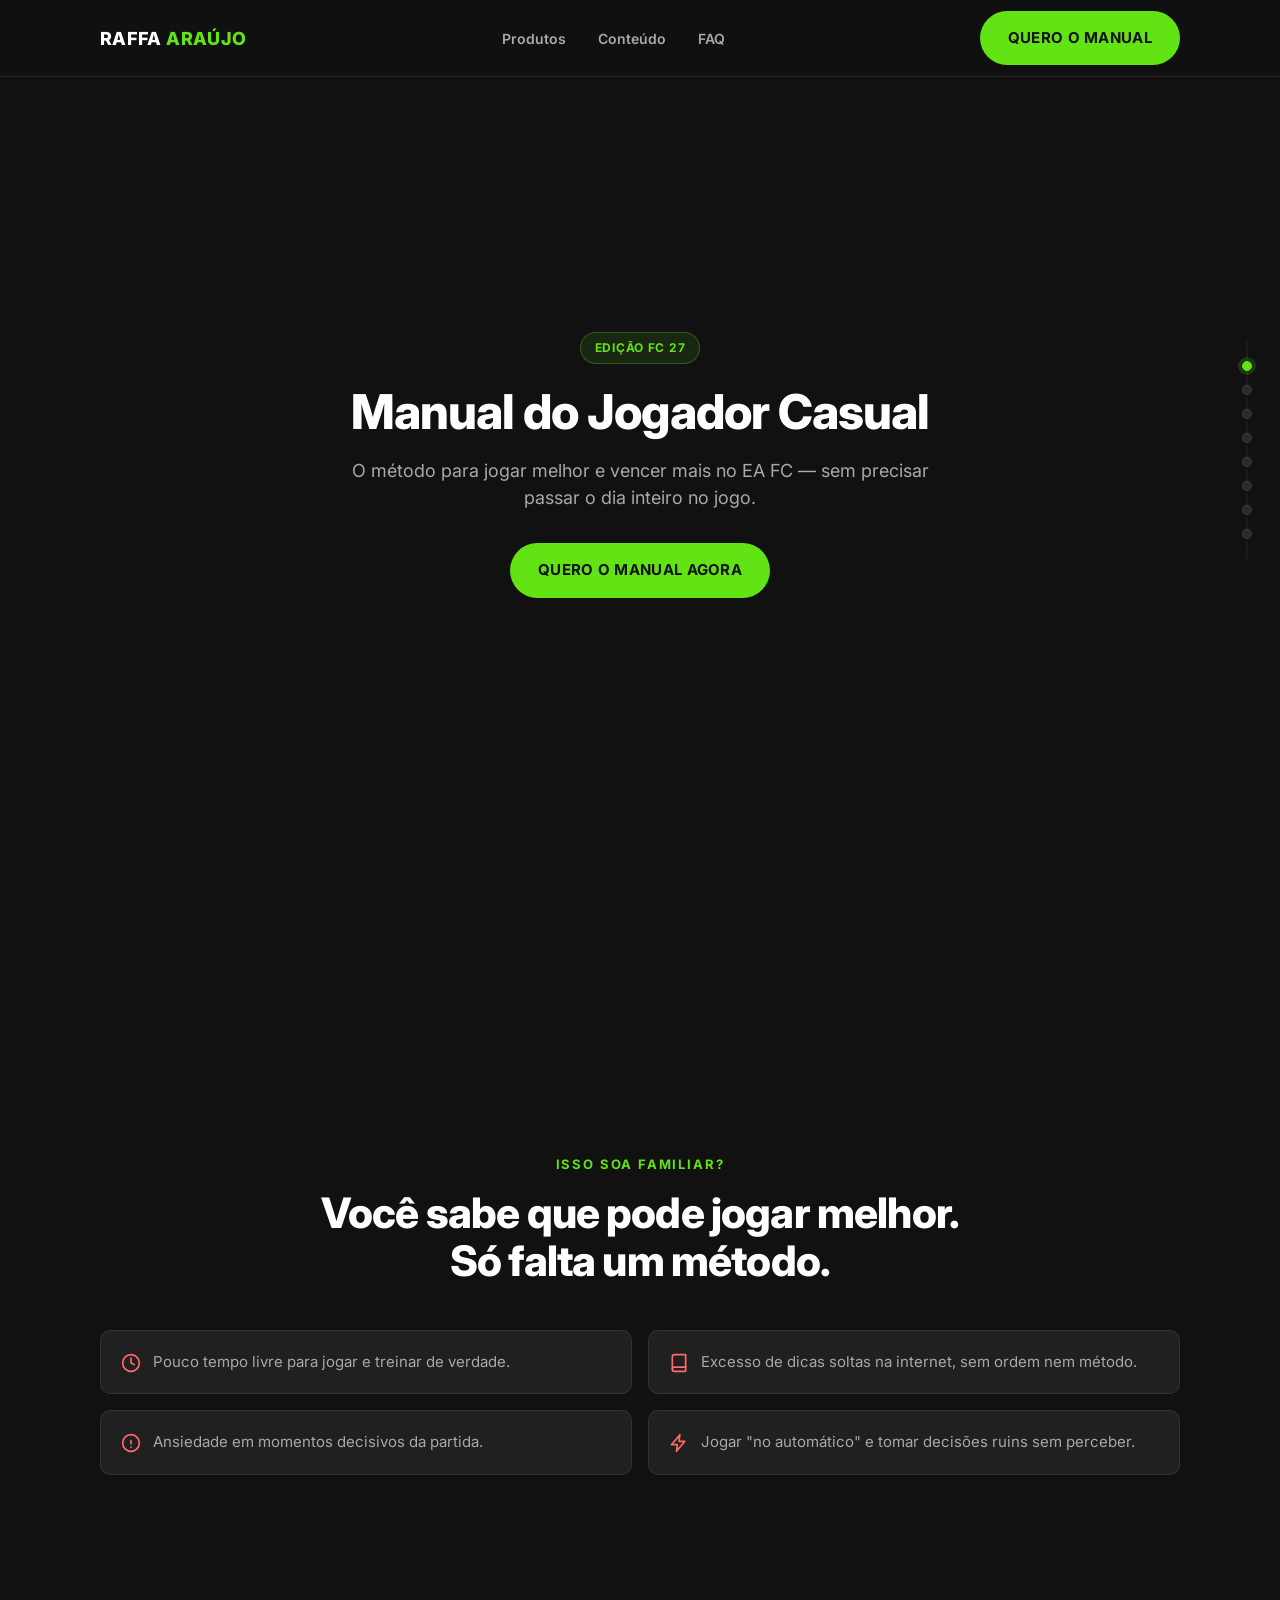
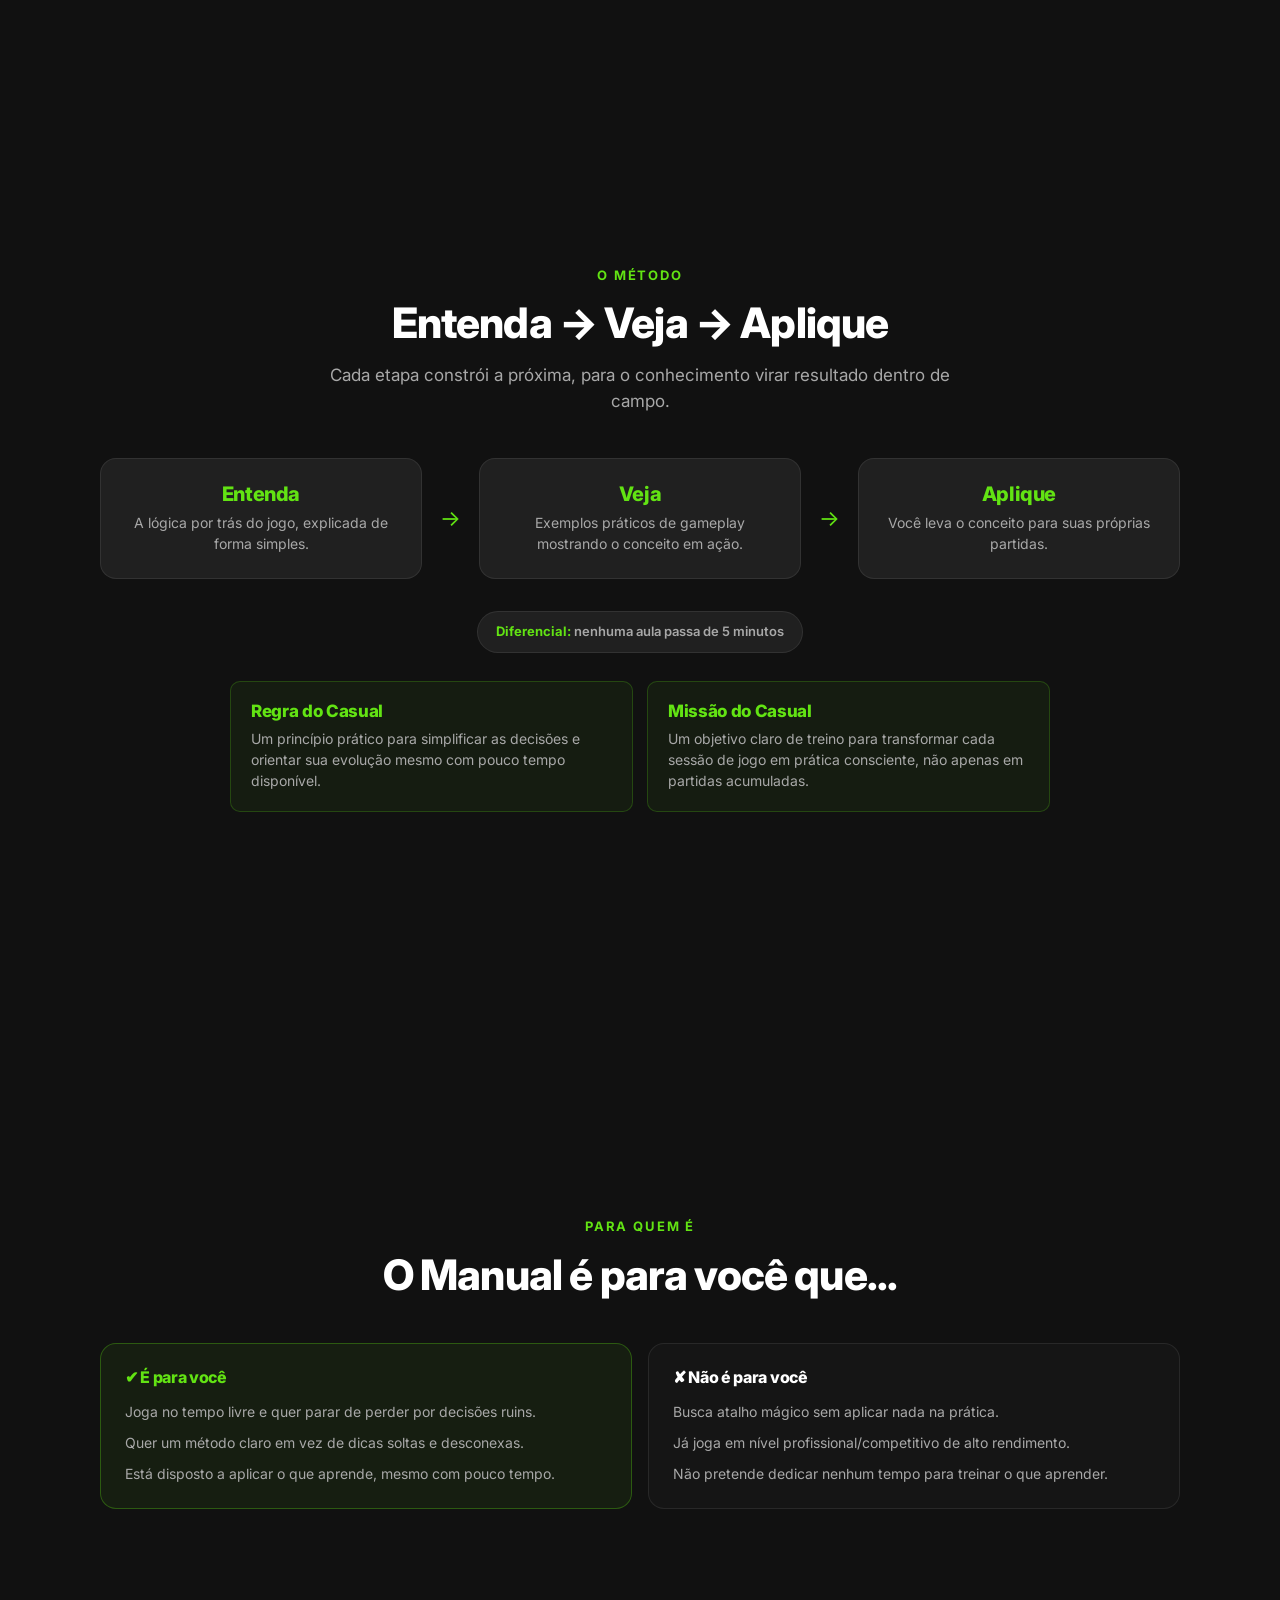
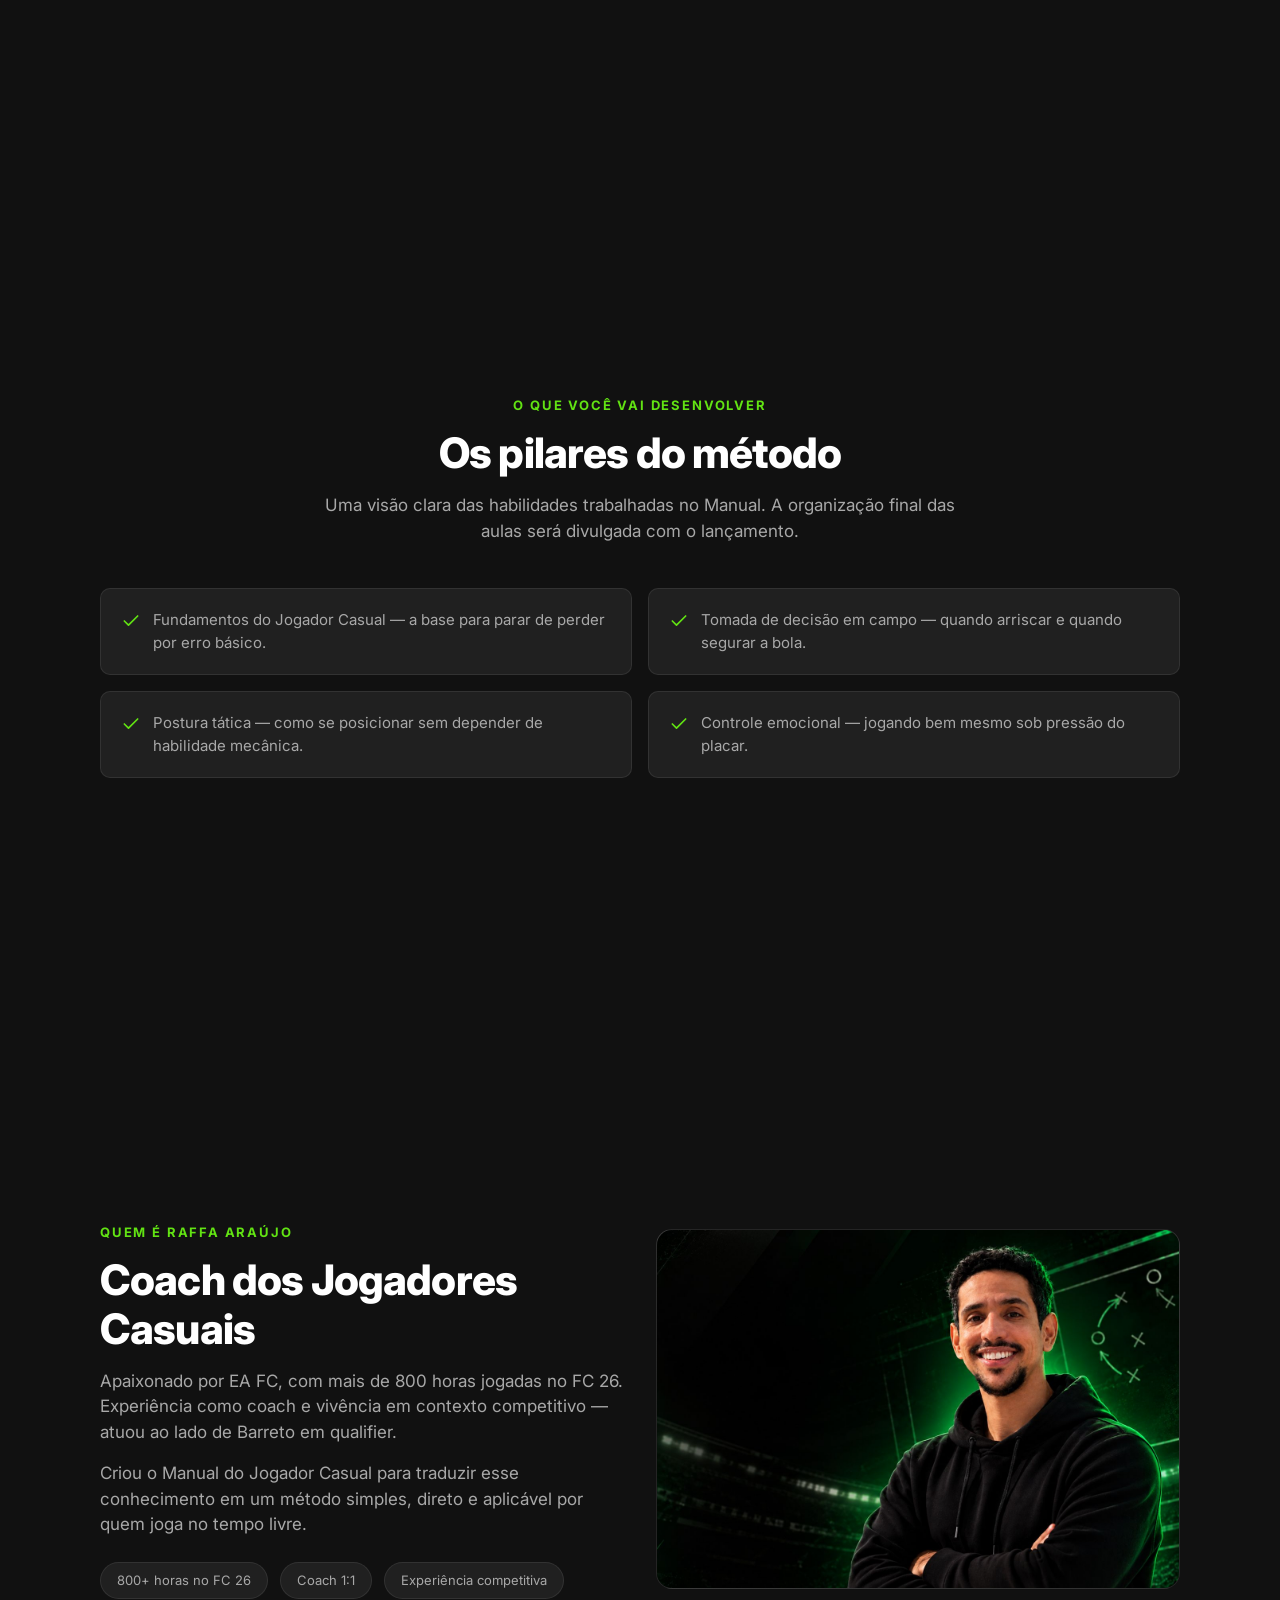
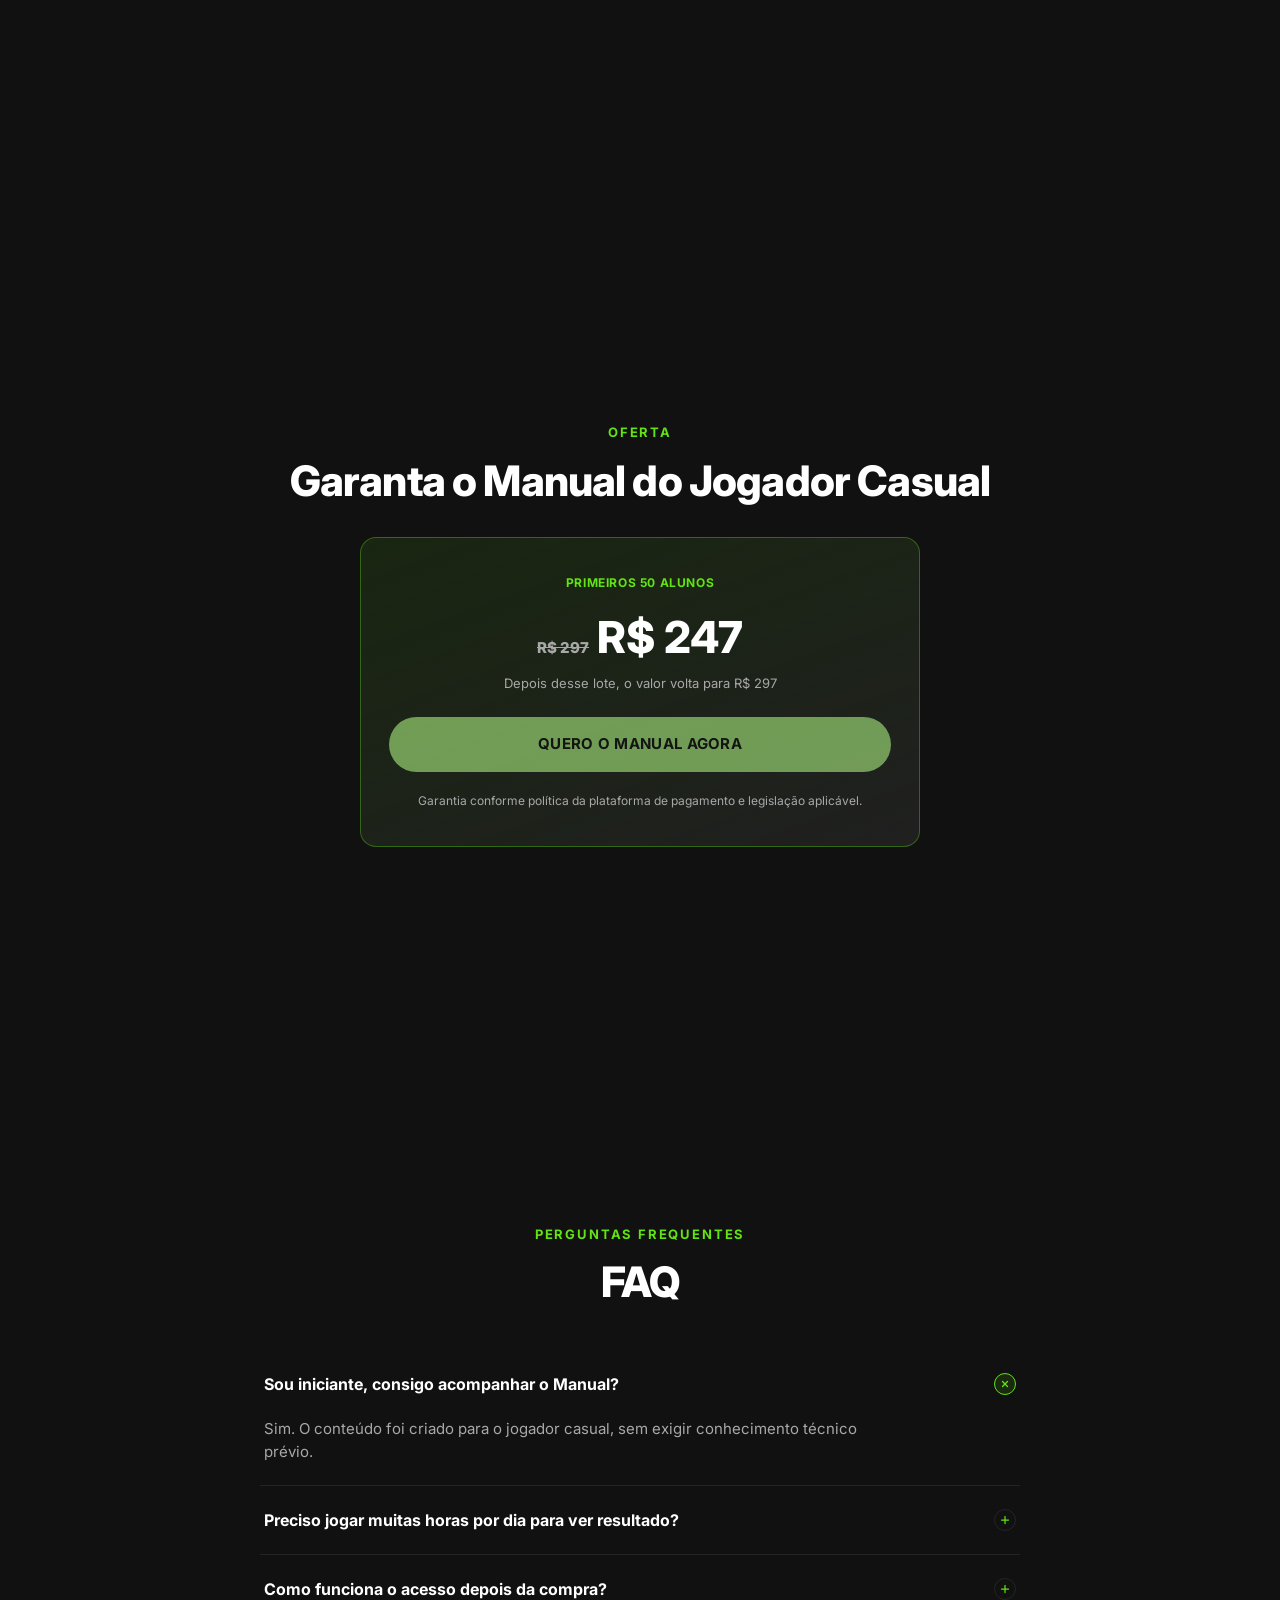
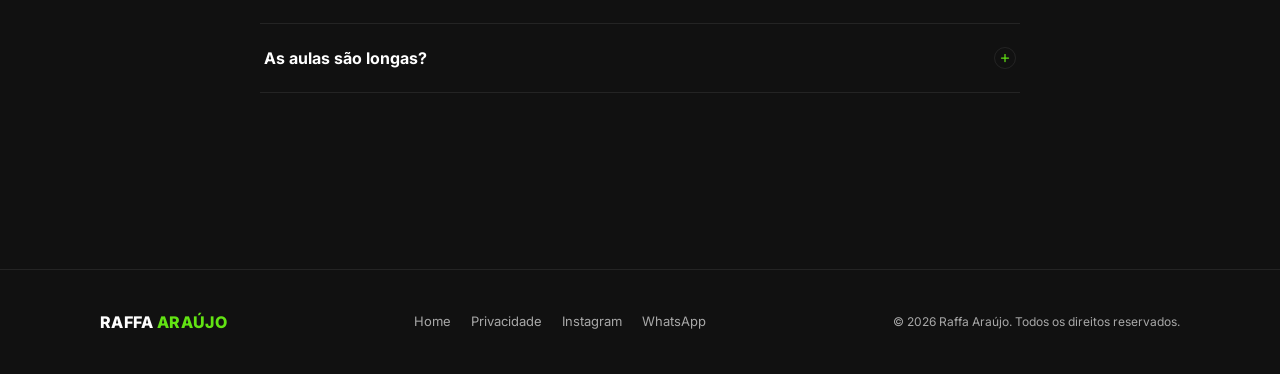
==== manual/index.html @ 962ae66d "Aprimora experiência mobile e prepara integrações" ====
<!doctype html>
<html lang="pt-BR">
<head>
<meta charset="UTF-8">
<meta name="viewport" content="width=device-width, initial-scale=1.0">
<base href="../">
<title>Manual do Jogador Casual — Edição FC 27 | Raffa Araújo</title>
<meta name="description" content="O método para jogar melhor e vencer mais no EA FC sem precisar passar o dia no jogo. ENTENDA → VEJA → APLIQUE. Aulas de até 5 minutos.">
<meta name="theme-color" content="#111111">
<link rel="canonical" href="https://raffaaraujo.com.br/manual/">

<meta property="og:type" content="website">
<meta property="og:title" content="Manual do Jogador Casual — Edição FC 27">
<meta property="og:description" content="O método para jogar melhor e vencer mais sem precisar passar o dia no jogo.">
<meta property="og:image" content="https://raffaaraujo.com.br/assets/og-image.png">
<meta property="og:image:width" content="1200">
<meta property="og:image:height" content="630">
<meta property="og:url" content="https://raffaaraujo.com.br/manual">
<meta property="og:locale" content="pt_BR">
<meta name="twitter:card" content="summary_large_image">

<link rel="icon" type="image/svg+xml" href="assets/favicon.svg">
<link rel="preconnect" href="https://fonts.googleapis.com">
<link rel="preconnect" href="https://fonts.gstatic.com" crossorigin>
<link href="https://fonts.googleapis.com/css2?family=Inter:wght@400;500;600;700;800&display=swap" rel="stylesheet">
<link rel="stylesheet" href="css/variables.css">
<link rel="stylesheet" href="css/base.css">
<link rel="stylesheet" href="css/header.css">
<link rel="stylesheet" href="css/page-nav.css">
<link rel="stylesheet" href="css/components.css">
<link rel="stylesheet" href="css/manual.css">
<link rel="stylesheet" href="css/responsive.css">

<!--
  TODO (Raffa/dev): Google Analytics 4
  Descomentar e inserir o Measurement ID assim que a conta estiver criada.
  Página crítica para conversão — priorizar aqui.

  <script async src="https://www.googletagmanager.com/gtag/js?id=G-XXXXXXXXXX"></script>
  <script>
    window.dataLayer = window.dataLayer || [];
    function gtag(){dataLayer.push(arguments);}
    gtag('js', new Date());
    gtag('config', 'G-XXXXXXXXXX');
  </script>
-->

<!--
  TODO (Raffa/dev): Meta Pixel
  Descomentar e inserir o Pixel ID assim que houver acesso à conta de anúncios.
  Página crítica para conversão — priorizar aqui.

  <script>
    !function(f,b,e,v,n,t,s)
    {if(f.fbq)return;n=f.fbq=function(){n.callMethod?
    n.callMethod.apply(n,arguments):n.queue.push(arguments)};
    if(!f._fbq)f._fbq=n;n.push=n;n.loaded=!0;n.version='2.0';
    n.queue=[];t=b.createElement(e);t.async=!0;
    t.src=v;s=b.getElementsByTagName(e)[0];
    s.parentNode.insertBefore(t,s)}(window, document,'script',
    'https://connect.facebook.net/en_US/fbevents.js');
    fbq('init', 'SEU_PIXEL_ID');
    fbq('track', 'PageView');
  </script>
  <noscript><img height="1" width="1" style="display:none"
    src="https://www.facebook.com/tr?id=SEU_PIXEL_ID&ev=PageView&noscript=1"
  /></noscript>
-->
</head>
<body>

<header class="site-header">
  <div class="container">
    <a href="index.html" class="logo">RAFFA <span>ARAÚJO</span></a>
    <nav class="nav-links">
      <a href="index.html#produtos">Produtos</a>
      <a href="#modulos">Conteúdo</a>
      <a href="#faq-manual">FAQ</a>
    </nav>
    <a class="btn btn-primary header-cta" href="#oferta" data-track-link="clique_header_oferta">Quero o Manual</a>
    <button class="nav-toggle" aria-label="Abrir menu" aria-expanded="false">
      <svg viewBox="0 0 24 24" fill="none" stroke-width="2" stroke-linecap="round"><line x1="3" y1="6" x2="21" y2="6"/><line x1="3" y1="12" x2="21" y2="12"/><line x1="3" y1="18" x2="21" y2="18"/></svg>
    </button>
  </div>
  <div class="mobile-menu">
    <a href="index.html#produtos">Produtos</a>
    <a href="#modulos">Conteúdo</a>
    <a href="#faq-manual">FAQ</a>
    <a class="btn btn-primary btn-block" href="#oferta">Quero o Manual</a>
  </div>
</header>

<nav class="page-navigation" aria-label="Navegação por seção">
  <a href="#manual-hero" data-label="Início" class="active"></a>
  <a href="#dor" data-label="A dor"></a>
  <a href="#metodo" data-label="Método"></a>
  <a href="#para-quem" data-label="Para quem é"></a>
  <a href="#modulos" data-label="Conteúdo"></a>
  <a href="#quem-e" data-label="Quem é o Raffa"></a>
  <a href="#oferta" data-label="Oferta"></a>
  <a href="#faq-manual" data-label="FAQ"></a>
</nav>

<!-- HERO -->
<section class="manual-hero" id="manual-hero">
  <div class="container">
    <span class="badge">Edição FC 27</span>
    <h1>Manual do Jogador Casual</h1>
    <p class="sub">O método para jogar melhor e vencer mais no EA FC — sem precisar passar o dia inteiro no jogo.</p>
    <div class="hero-actions" style="justify-content:center;">
      <a class="btn btn-primary" href="#oferta" data-track-link="clique_hero_oferta">Quero o Manual agora</a>
    </div>
  </div>
</section>

<!-- DOR -->
<section id="dor">
  <div class="container">
    <div class="section-head center">
      <div class="eyebrow">Isso soa familiar?</div>
      <h2>Você sabe que pode jogar melhor. Só falta um método.</h2>
    </div>
    <div class="pain-grid">
      <div class="pain-card">
        <svg viewBox="0 0 24 24" fill="none" stroke-width="2" stroke-linecap="round" stroke-linejoin="round"><circle cx="12" cy="12" r="10"/><path d="M12 6v6l4 2"/></svg>
        <span>Pouco tempo livre para jogar e treinar de verdade.</span>
      </div>
      <div class="pain-card">
        <svg viewBox="0 0 24 24" fill="none" stroke-width="2" stroke-linecap="round" stroke-linejoin="round"><path d="M4 19.5A2.5 2.5 0 0 1 6.5 17H20"/><path d="M6.5 2H20v20H6.5A2.5 2.5 0 0 1 4 19.5v-15A2.5 2.5 0 0 1 6.5 2z"/></svg>
        <span>Excesso de dicas soltas na internet, sem ordem nem método.</span>
      </div>
      <div class="pain-card">
        <svg viewBox="0 0 24 24" fill="none" stroke-width="2" stroke-linecap="round" stroke-linejoin="round"><path d="M12 9v4M12 17h.01"/><circle cx="12" cy="12" r="10"/></svg>
        <span>Ansiedade em momentos decisivos da partida.</span>
      </div>
      <div class="pain-card">
        <svg viewBox="0 0 24 24" fill="none" stroke-width="2" stroke-linecap="round" stroke-linejoin="round"><path d="M13 2L3 14h7l-1 8 10-12h-7l1-8z"/></svg>
        <span>Jogar "no automático" e tomar decisões ruins sem perceber.</span>
      </div>
    </div>
  </div>
</section>

<!-- MÉTODO -->
<section id="metodo">
  <div class="container">
    <div class="section-head center">
      <div class="eyebrow">O método</div>
      <h2>Entenda → Veja → Aplique</h2>
      <p>Cada etapa constrói a próxima, para o conhecimento virar resultado dentro de campo.</p>
    </div>
    <div class="method-flow">
      <div class="method-flow-item">
        <h3>Entenda</h3>
        <p>A lógica por trás do jogo, explicada de forma simples.</p>
      </div>
      <div class="method-flow-arrow">→</div>
      <div class="method-flow-item">
        <h3>Veja</h3>
        <p>Exemplos práticos de gameplay mostrando o conceito em ação.</p>
      </div>
      <div class="method-flow-arrow">→</div>
      <div class="method-flow-item">
        <h3>Aplique</h3>
        <p>Você leva o conceito para suas próprias partidas.</p>
      </div>
    </div>

    <div class="didactic-strip mt-32">
      <div class="pill"><strong>Diferencial:</strong> nenhuma aula passa de 5 minutos</div>
    </div>
    <div class="concept-grid">
      <article class="concept-card">
        <h3>Regra do Casual</h3>
        <p>Um princípio prático para simplificar as decisões e orientar sua evolução mesmo com pouco tempo disponível.</p>
      </article>
      <article class="concept-card">
        <h3>Missão do Casual</h3>
        <p>Um objetivo claro de treino para transformar cada sessão de jogo em prática consciente, não apenas em partidas acumuladas.</p>
      </article>
    </div>
  </div>
</section>

<!-- PARA QUEM É -->
<section id="para-quem">
  <div class="container">
    <div class="section-head center">
      <div class="eyebrow">Para quem é</div>
      <h2>O Manual é para você que...</h2>
    </div>
    <div class="forwho-grid">
      <div class="forwho-card yes">
        <h3>✔ É para você</h3>
        <ul>
          <li>Joga no tempo livre e quer parar de perder por decisões ruins.</li>
          <li>Quer um método claro em vez de dicas soltas e desconexas.</li>
          <li>Está disposto a aplicar o que aprende, mesmo com pouco tempo.</li>
        </ul>
      </div>
      <div class="forwho-card no">
        <h3>✘ Não é para você</h3>
        <ul>
          <li>Busca atalho mágico sem aplicar nada na prática.</li>
          <li>Já joga em nível profissional/competitivo de alto rendimento.</li>
          <li>Não pretende dedicar nenhum tempo para treinar o que aprender.</li>
        </ul>
      </div>
    </div>
  </div>
</section>

<!-- MÓDULOS -->
<section id="modulos">
  <div class="container">
    <div class="section-head center">
      <div class="eyebrow">O que você vai desenvolver</div>
      <h2>Os pilares do método</h2>
      <p>Uma visão clara das habilidades trabalhadas no Manual. A organização final das aulas será divulgada com o lançamento.</p>
    </div>
    <div class="learn-grid">
      <div class="learn-card">
        <svg viewBox="0 0 24 24" fill="none" stroke-width="2" stroke-linecap="round" stroke-linejoin="round"><path d="M20 6L9 17l-5-5"/></svg>
        <span>Fundamentos do Jogador Casual — a base para parar de perder por erro básico.</span>
      </div>
      <div class="learn-card">
        <svg viewBox="0 0 24 24" fill="none" stroke-width="2" stroke-linecap="round" stroke-linejoin="round"><path d="M20 6L9 17l-5-5"/></svg>
        <span>Tomada de decisão em campo — quando arriscar e quando segurar a bola.</span>
      </div>
      <div class="learn-card">
        <svg viewBox="0 0 24 24" fill="none" stroke-width="2" stroke-linecap="round" stroke-linejoin="round"><path d="M20 6L9 17l-5-5"/></svg>
        <span>Postura tática — como se posicionar sem depender de habilidade mecânica.</span>
      </div>
      <div class="learn-card">
        <svg viewBox="0 0 24 24" fill="none" stroke-width="2" stroke-linecap="round" stroke-linejoin="round"><path d="M20 6L9 17l-5-5"/></svg>
        <span>Controle emocional — jogando bem mesmo sob pressão do placar.</span>
      </div>
    </div>
  </div>
</section>

<!-- RESULTADOS -->
<section id="depoimentos" hidden aria-label="Resultados em preparação">
  <div class="container">
    <div class="section-head center">
      <div class="eyebrow">Resultados</div>
      <h2>Quem aplicou, evoluiu</h2>
    </div>
    <div class="results-grid">
      <div class="result-card">
        <div class="stars">★★★★★</div>
        <p class="quote">"[Espaço reservado para depoimento real de aluno do Manual]"</p>
        <div class="who"><div class="dot">JC</div><span>Jogador Casual</span></div>
        <span class="placeholder-flag">Substituir por depoimento autorizado</span>
      </div>
      <div class="result-card">
        <div class="stars">★★★★★</div>
        <p class="quote">"[Espaço reservado para depoimento real de aluno do Manual]"</p>
        <div class="who"><div class="dot">JC</div><span>Jogador Casual</span></div>
        <span class="placeholder-flag">Substituir por depoimento autorizado</span>
      </div>
    </div>
  </div>
</section>

<!-- QUEM É O RAFFA -->
<section id="quem-e">
  <div class="container about-grid">
    <div class="about-photo">
      <img src="assets/1.jpeg" alt="Raffa Araújo, coach de EA FC" width="1600" height="900" loading="lazy" decoding="async">
    </div>
    <div class="about-text">
      <div class="eyebrow">Quem é Raffa Araújo</div>
      <h2>Coach dos Jogadores Casuais</h2>
      <p>Apaixonado por EA FC, com mais de 800 horas jogadas no FC 26. Experiência como coach e vivência em contexto competitivo — atuou ao lado de Barreto em qualifier.</p>
      <p>Criou o Manual do Jogador Casual para traduzir esse conhecimento em um método simples, direto e aplicável por quem joga no tempo livre.</p>
      <div class="who-strip">
        <span>800+ horas no FC 26</span>
        <span>Coach 1:1</span>
        <span>Experiência competitiva</span>
      </div>
    </div>
  </div>
</section>

<!-- OFERTA -->
<section id="oferta">
  <div class="container text-center">
    <div class="eyebrow">Oferta</div>
    <h2 style="margin-bottom:32px;">Garanta o Manual do Jogador Casual</h2>
    <div class="offer-box">
      <div class="seats">Primeiros 50 alunos</div>
      <div class="price"><span class="price-old">R$ 297</span>R$ 247</div>
      <div class="price-note">Depois desse lote, o valor volta para R$ 297</div>
      <a class="btn btn-primary btn-block" data-checkout="manual" href="#">Quero o Manual agora</a>
      <div class="guarantee">Garantia conforme política da plataforma de pagamento e legislação aplicável.</div>
    </div>
  </div>
</section>

<!-- FAQ -->
<section id="faq-manual">
  <div class="container">
    <div class="section-head center">
      <div class="eyebrow">Perguntas frequentes</div>
      <h2>FAQ</h2>
    </div>
    <div class="faq-list">
      <details class="faq-item" open>
        <summary>Sou iniciante, consigo acompanhar o Manual?<span class="plus"><svg viewBox="0 0 24 24" fill="none" stroke="currentColor" stroke-width="2.5" stroke-linecap="round"><line x1="12" y1="5" x2="12" y2="19"/><line x1="5" y1="12" x2="19" y2="12"/></svg></span></summary>
        <div class="faq-answer">Sim. O conteúdo foi criado para o jogador casual, sem exigir conhecimento técnico prévio.</div>
      </details>
      <details class="faq-item">
        <summary>Preciso jogar muitas horas por dia para ver resultado?<span class="plus"><svg viewBox="0 0 24 24" fill="none" stroke="currentColor" stroke-width="2.5" stroke-linecap="round"><line x1="12" y1="5" x2="12" y2="19"/><line x1="5" y1="12" x2="19" y2="12"/></svg></span></summary>
        <div class="faq-answer">Não. O método foi desenhado para caber no tempo livre que você já tem.</div>
      </details>
      <details class="faq-item">
        <summary>Como funciona o acesso depois da compra?<span class="plus"><svg viewBox="0 0 24 24" fill="none" stroke="currentColor" stroke-width="2.5" stroke-linecap="round"><line x1="12" y1="5" x2="12" y2="19"/><line x1="5" y1="12" x2="19" y2="12"/></svg></span></summary>
        <div class="faq-answer">O Manual é entregue e hospedado na plataforma Kiwify. Você recebe o acesso por e-mail logo após a confirmação do pagamento.</div>
      </details>
      <details class="faq-item">
        <summary>As aulas são longas?<span class="plus"><svg viewBox="0 0 24 24" fill="none" stroke="currentColor" stroke-width="2.5" stroke-linecap="round"><line x1="12" y1="5" x2="12" y2="19"/><line x1="5" y1="12" x2="19" y2="12"/></svg></span></summary>
        <div class="faq-answer">Não. Nenhuma aula passa de 5 minutos — o formato foi pensado para quem tem pouco tempo disponível.</div>
      </details>
    </div>
  </div>
</section>

<footer class="site-footer">
  <div class="container footer-grid">
    <a href="index.html" class="logo">RAFFA <span>ARAÚJO</span></a>
    <div class="footer-links">
      <a href="index.html">Home</a>
      <a href="politica-de-privacidade.html">Privacidade</a>
      <a href="https://instagram.com/raffaaraujo_fut" target="_blank" rel="noopener">Instagram</a>
      <a href="#" data-whatsapp="coach">WhatsApp</a>
    </div>
    <div class="footer-copy">&copy; <span data-year></span> Raffa Araújo. Todos os direitos reservados.</div>
  </div>
</footer>

<div class="sticky-cta">
  <a class="btn btn-primary btn-block" data-checkout="manual" href="#">Quero o Manual — R$ 247</a>
</div>

<script src="js/config.js"></script>
<script src="js/whatsapp.js"></script>
<script src="js/utm.js"></script>
<script src="js/tracking.js"></script>
<script src="js/consent.js"></script>
<script src="js/cta.js"></script>
<script src="js/mobile-menu.js"></script>
<script src="js/page-nav.js"></script>
<script src="js/main.js"></script>
</body>
</html>
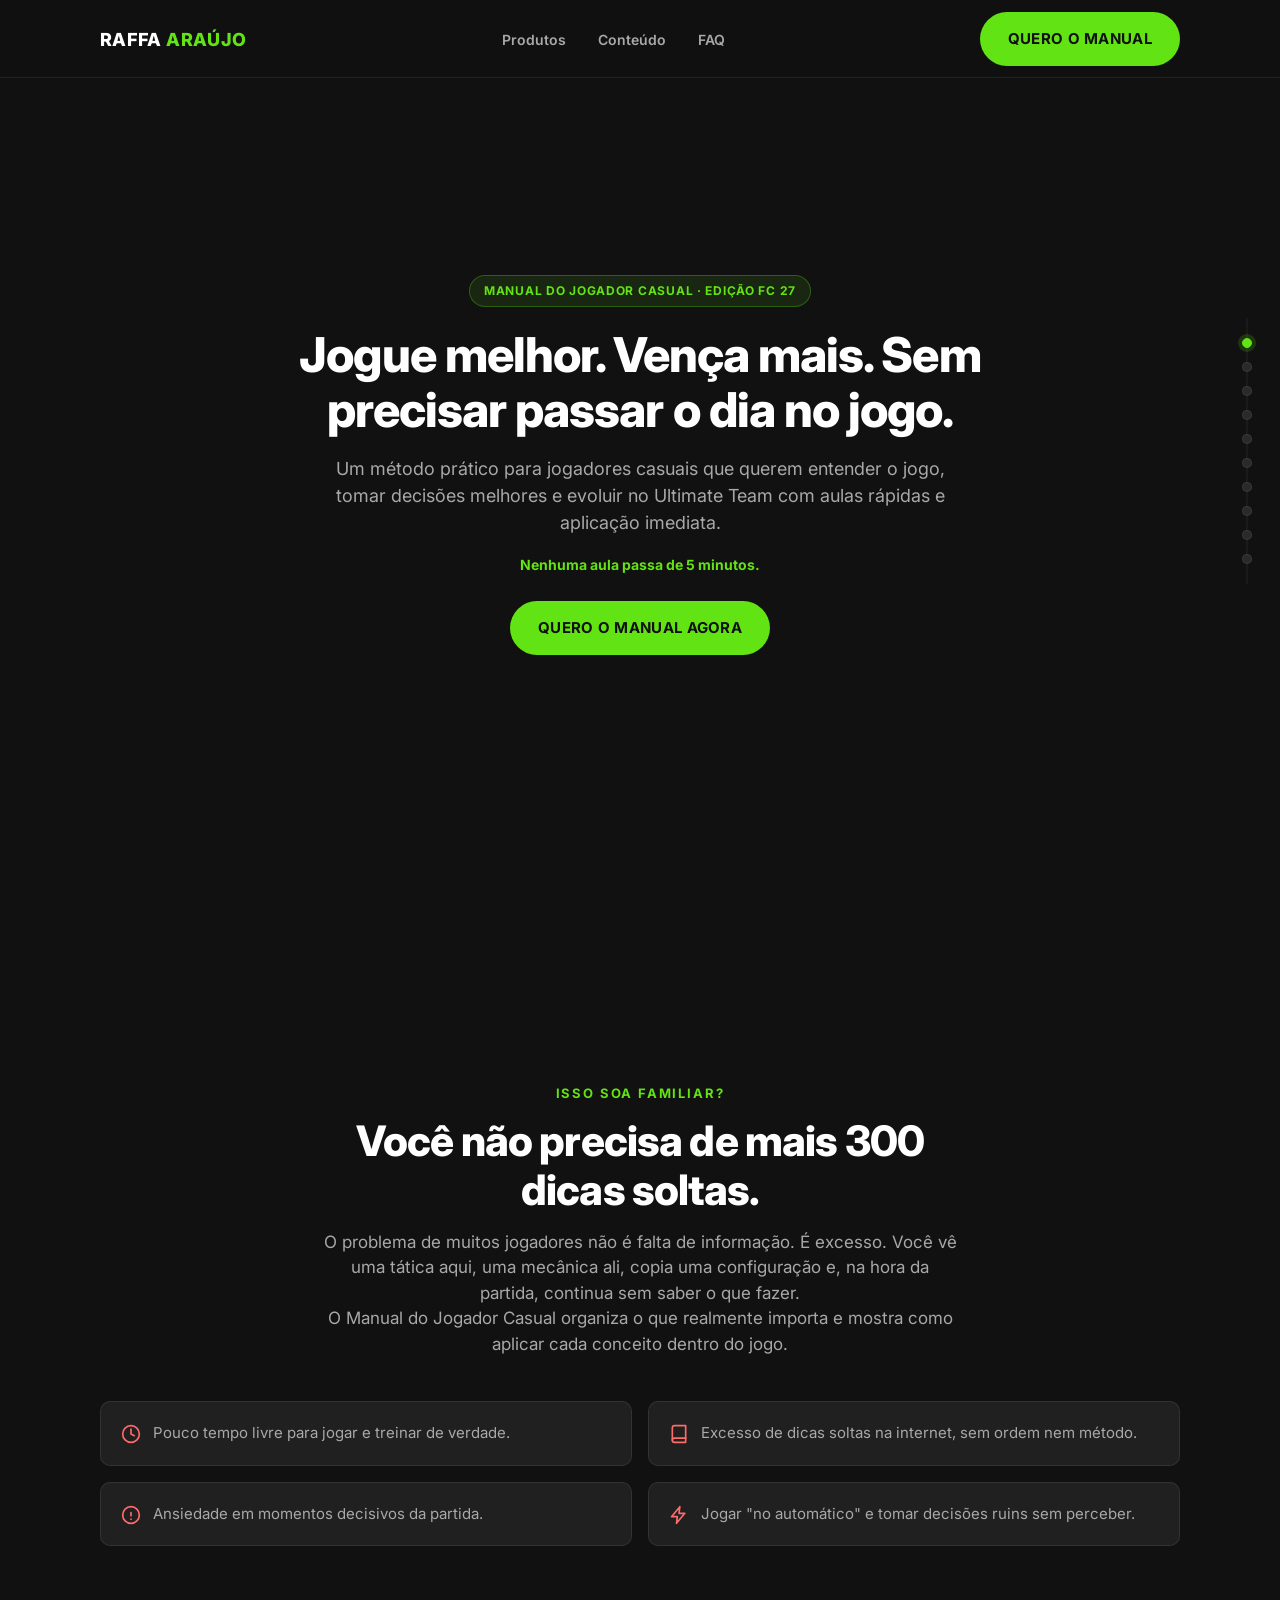
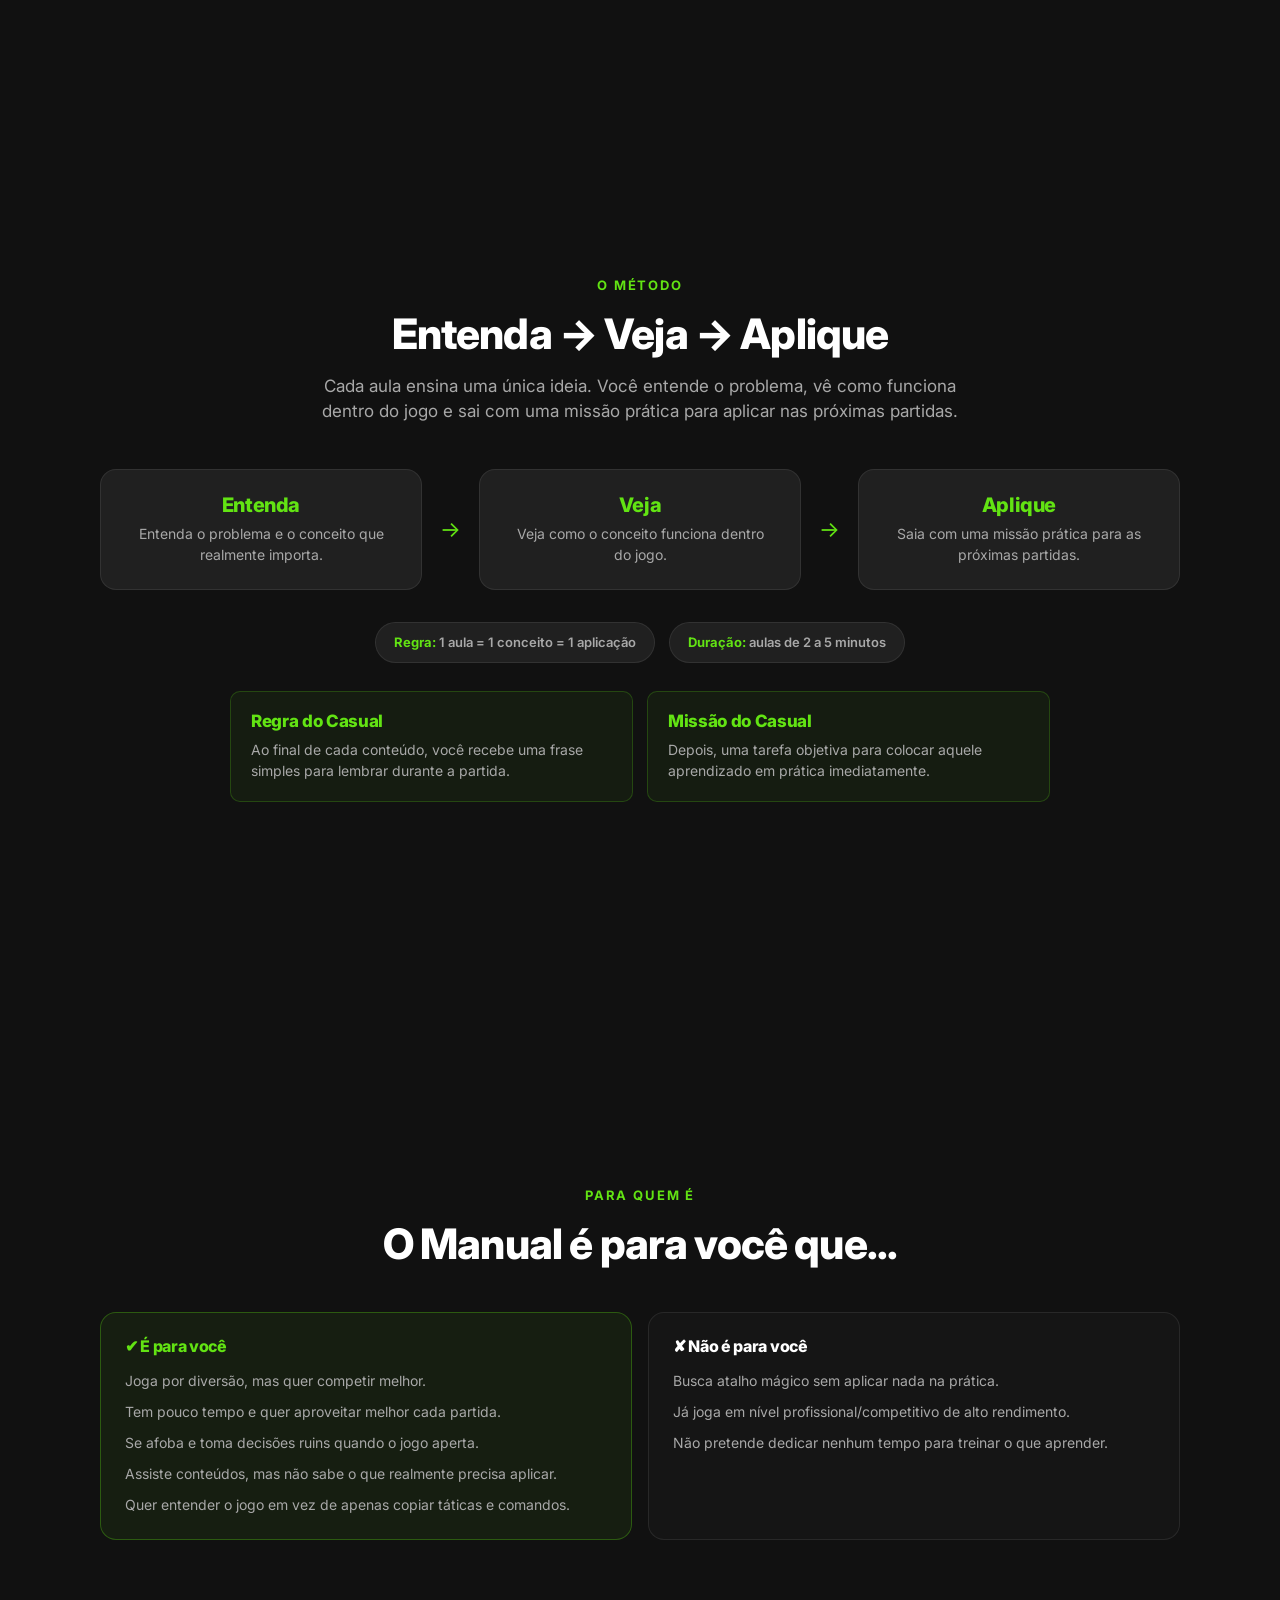
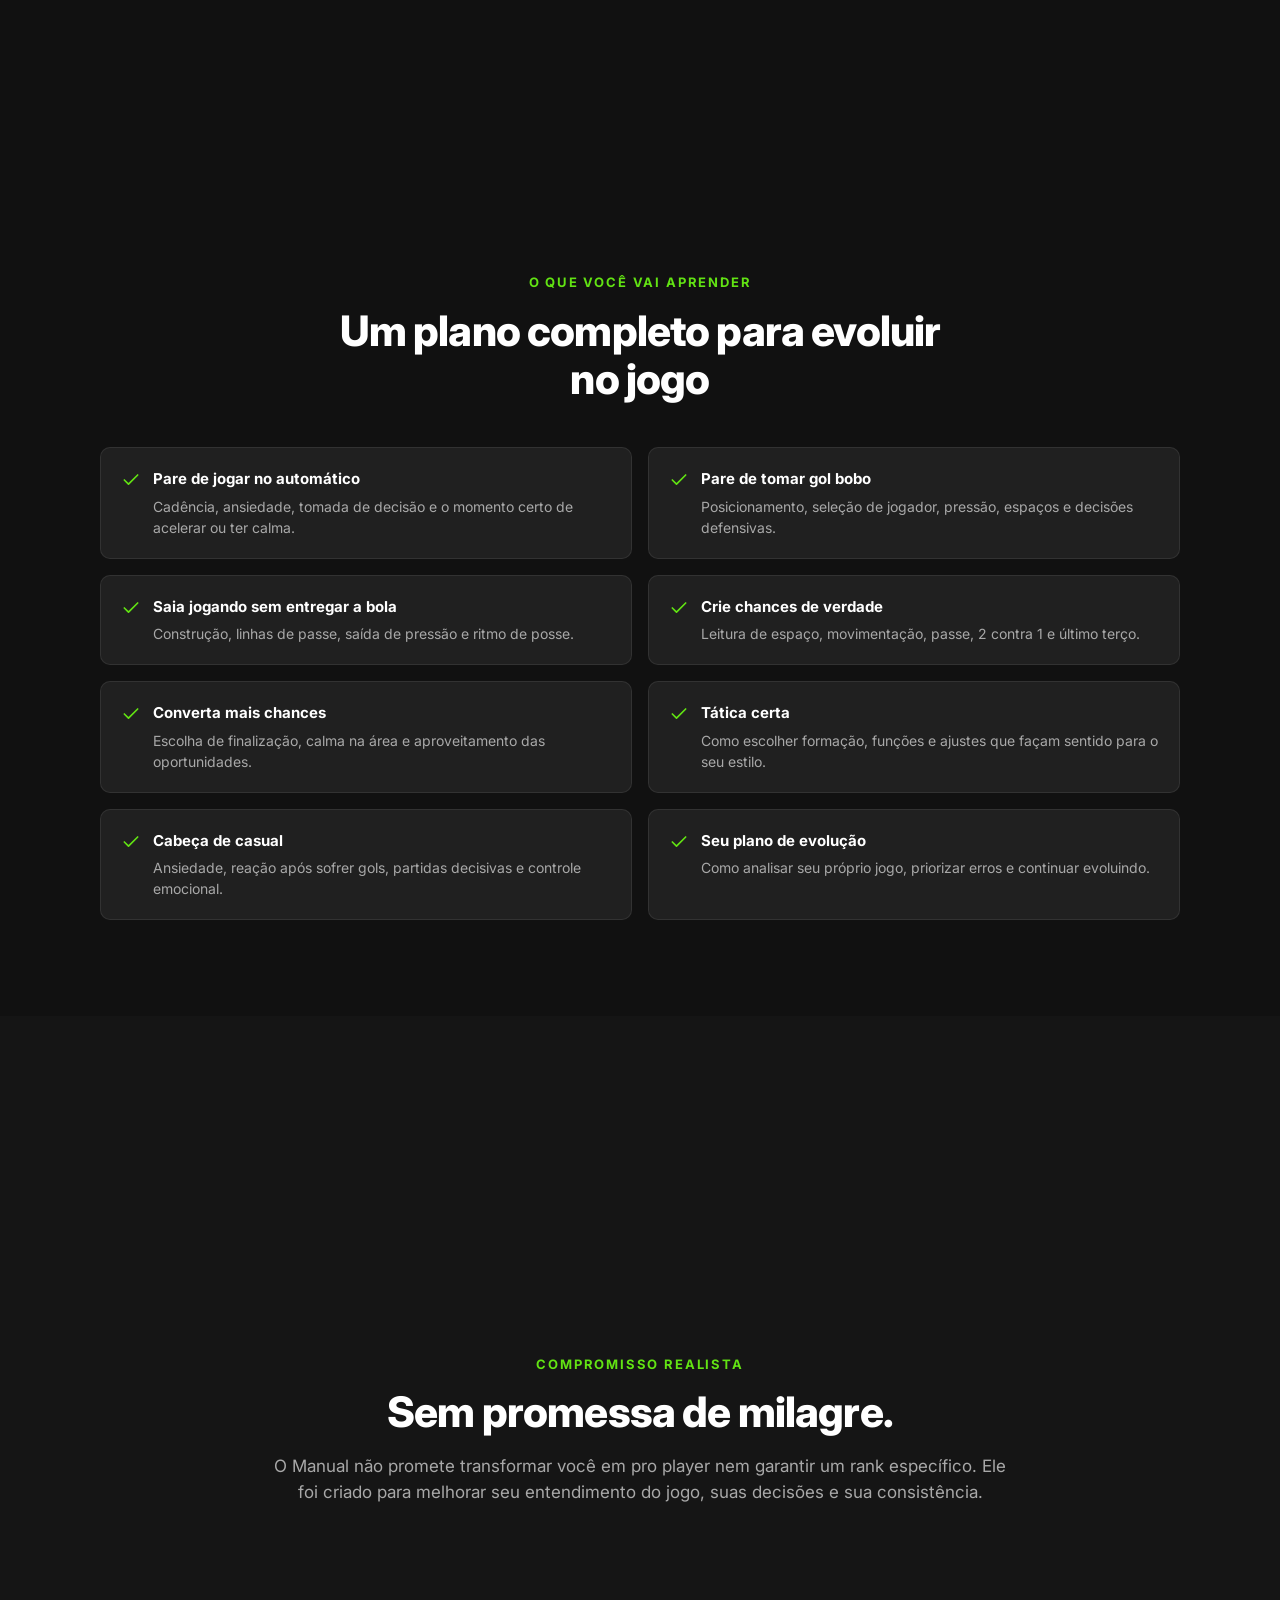
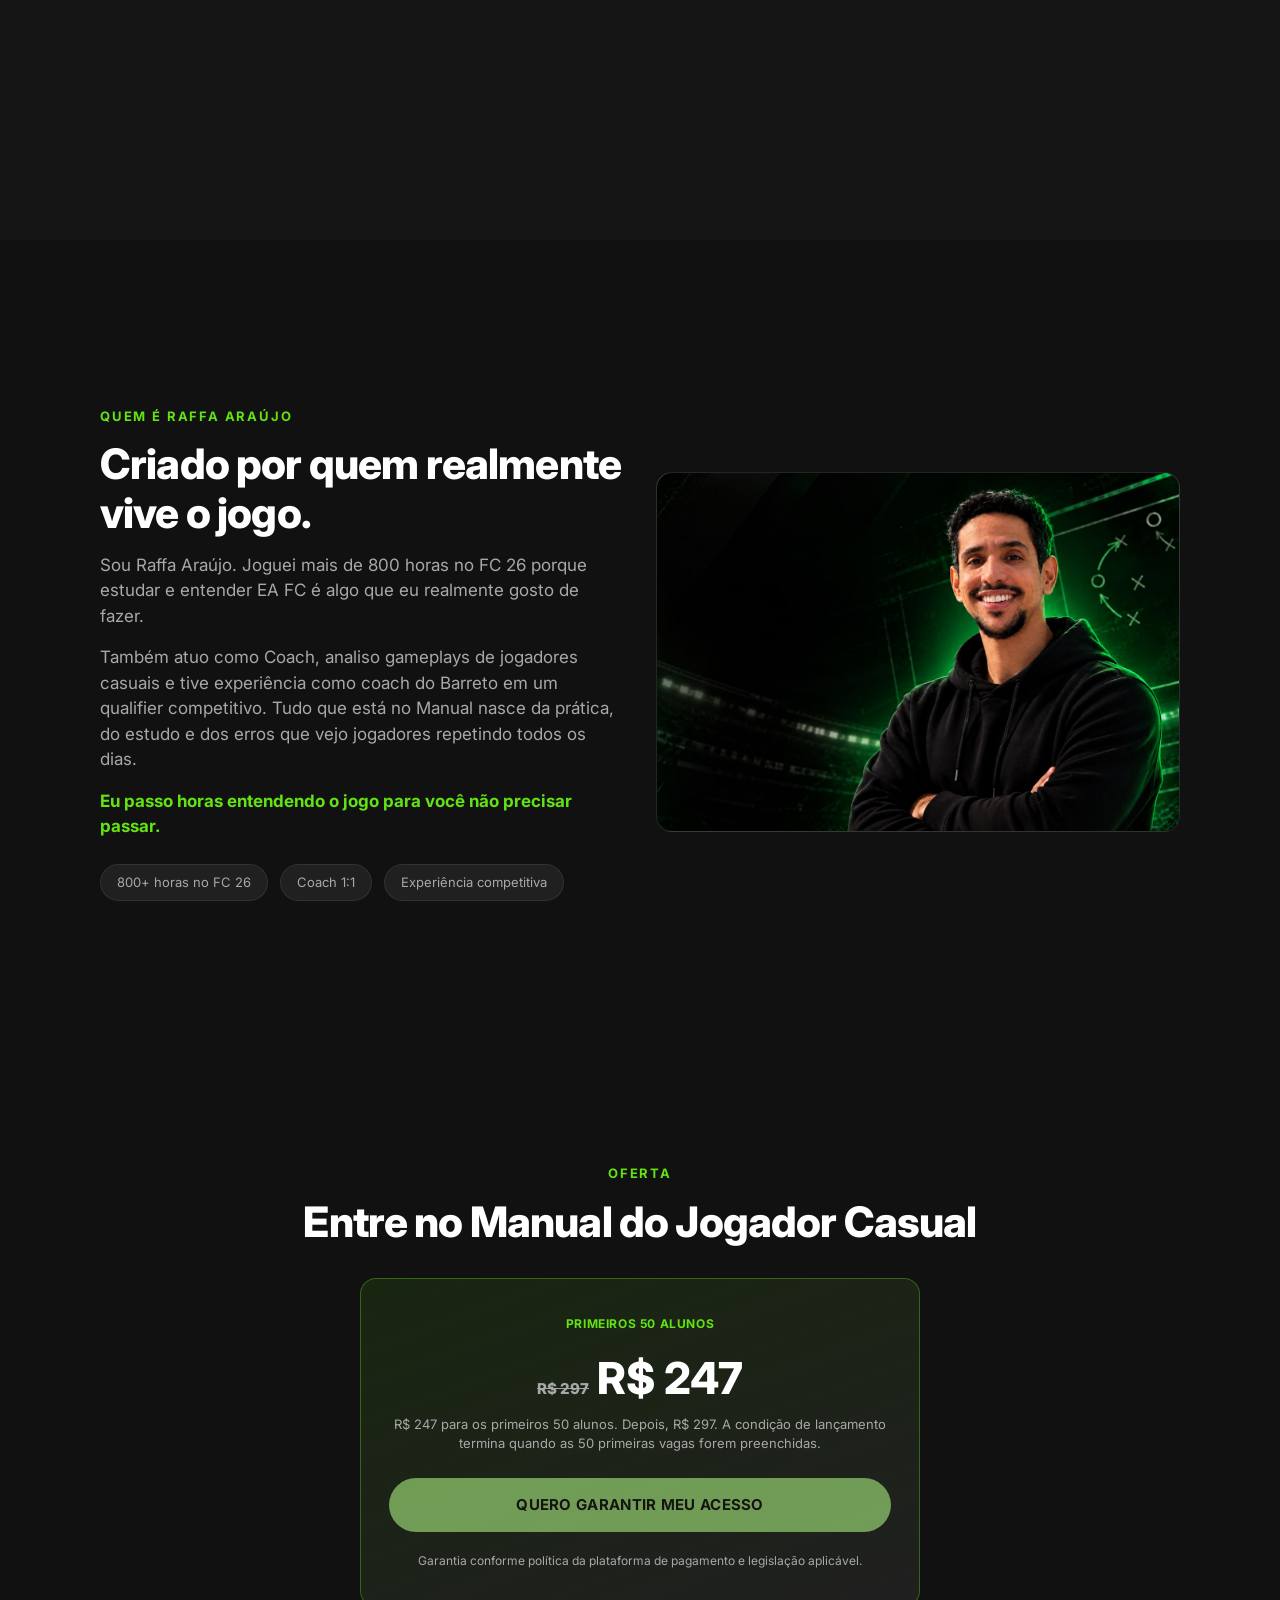
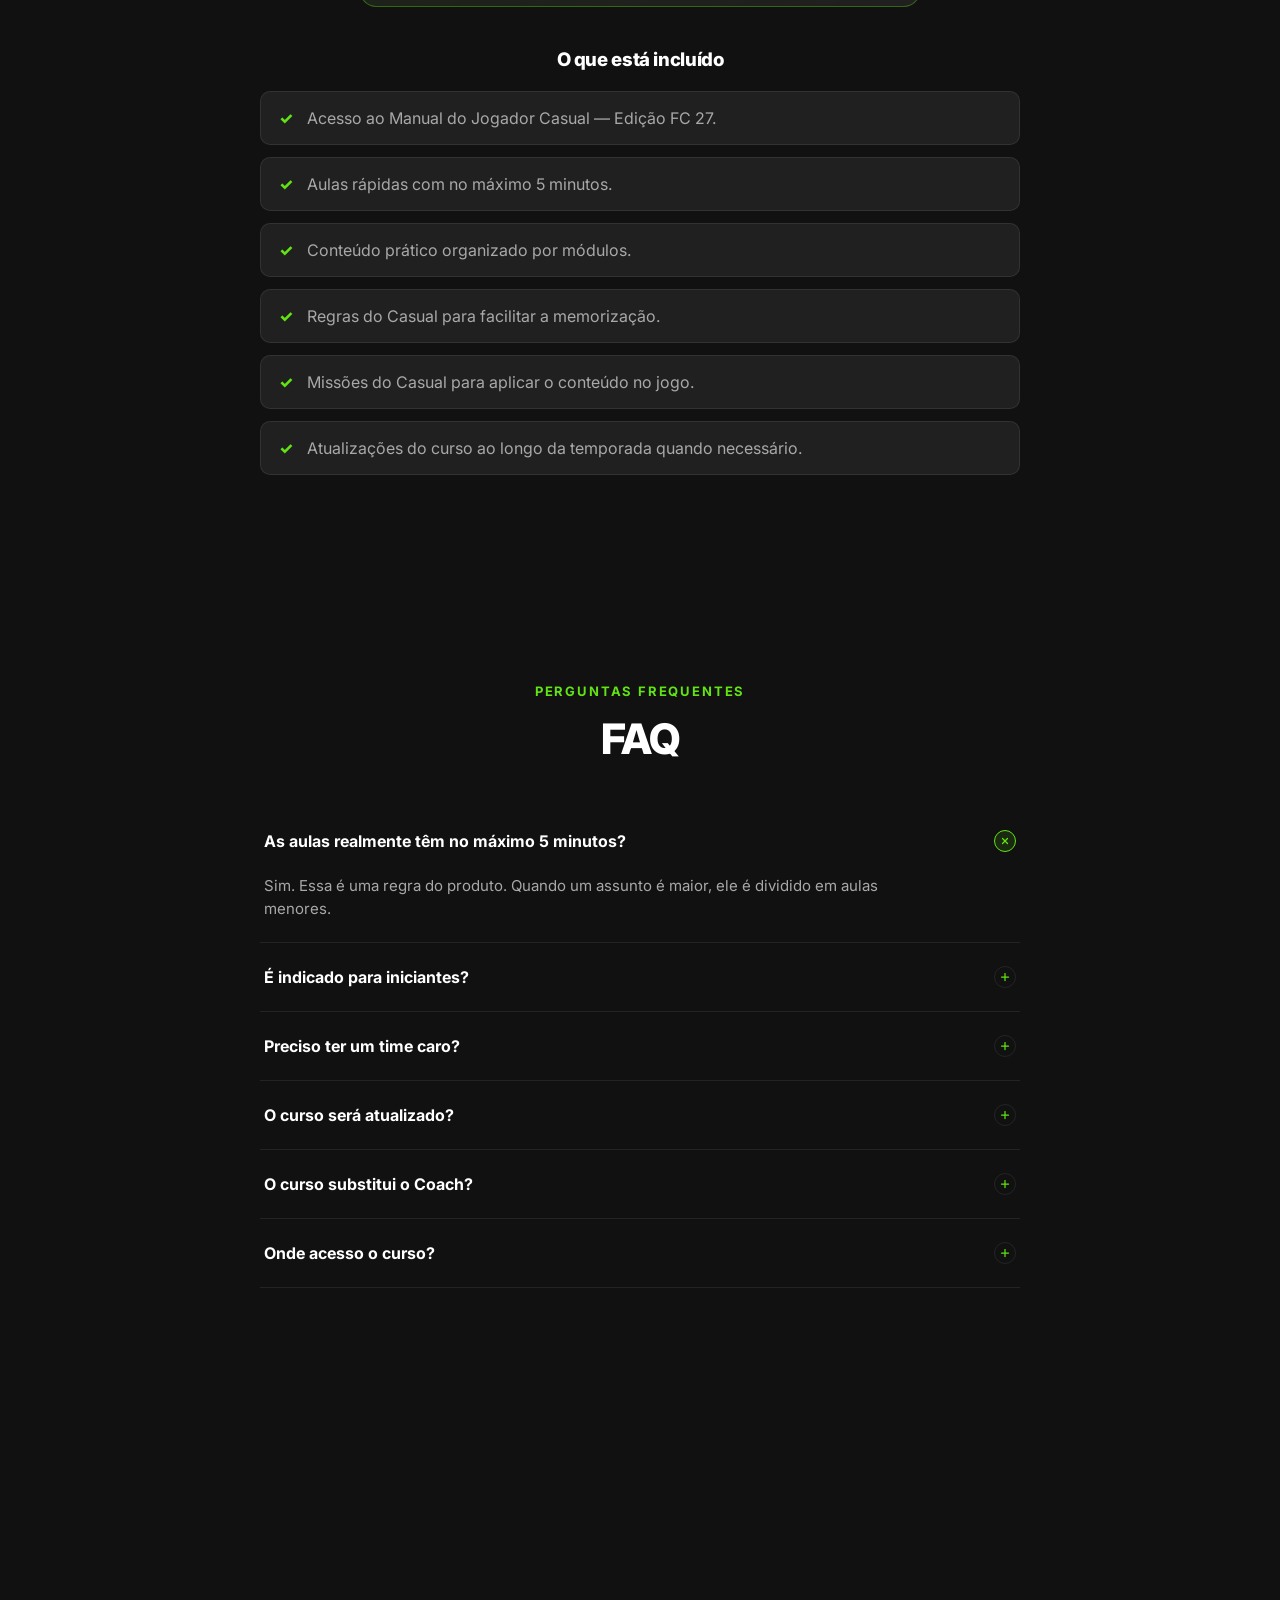
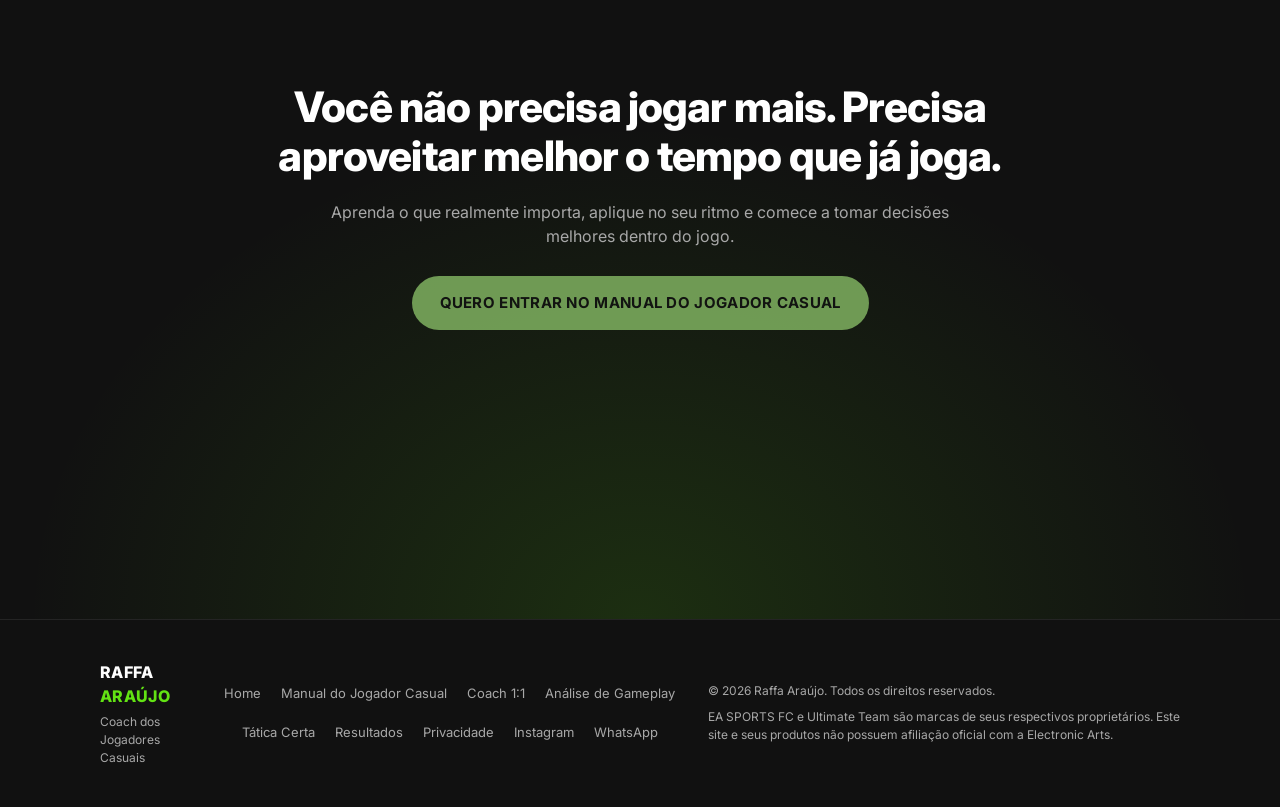
==== commit 06de79df: "Atualiza conteúdo e navegação do site" ====
--- a/manual/index.html
+++ b/manual/index.html
@@ -4,8 +4,8 @@
 <meta charset="UTF-8">
 <meta name="viewport" content="width=device-width, initial-scale=1.0">
 <base href="../">
-<title>Manual do Jogador Casual — Edição FC 27 | Raffa Araújo</title>
-<meta name="description" content="O método para jogar melhor e vencer mais no EA FC sem precisar passar o dia no jogo. ENTENDA → VEJA → APLIQUE. Aulas de até 5 minutos.">
+<title>Manual do Jogador Casual | Raffa Araújo</title>
+<meta name="description" content="Curso de EA FC para jogadores casuais com aulas de até 5 minutos. Aprenda a tomar decisões melhores, evoluir no UT e jogar melhor no seu tempo livre.">
 <meta name="theme-color" content="#111111">
 <link rel="canonical" href="https://raffaaraujo.com.br/manual/">
 
@@ -91,22 +91,25 @@
 </header>
 
 <nav class="page-navigation" aria-label="Navegação por seção">
-  <a href="#manual-hero" data-label="Início" class="active"></a>
-  <a href="#dor" data-label="A dor"></a>
-  <a href="#metodo" data-label="Método"></a>
-  <a href="#para-quem" data-label="Para quem é"></a>
-  <a href="#modulos" data-label="Conteúdo"></a>
-  <a href="#quem-e" data-label="Quem é o Raffa"></a>
-  <a href="#oferta" data-label="Oferta"></a>
-  <a href="#faq-manual" data-label="FAQ"></a>
+  <a href="#manual-hero" data-label="Início" aria-label="Início" class="active"></a>
+  <a href="#dor" data-label="A dor" aria-label="A dor principal"></a>
+  <a href="#metodo" data-label="Método" aria-label="Método"></a>
+  <a href="#para-quem" data-label="Para quem é" aria-label="Para quem é o Manual"></a>
+  <a href="#modulos" data-label="Conteúdo" aria-label="Conteúdo do Manual"></a>
+  <a href="#compromisso" data-label="Compromisso" aria-label="Compromisso realista"></a>
+  <a href="#quem-e" data-label="Quem é o Raffa" aria-label="Quem é Raffa Araújo"></a>
+  <a href="#oferta" data-label="Oferta" aria-label="Oferta"></a>
+  <a href="#faq-manual" data-label="FAQ" aria-label="Perguntas frequentes"></a>
+  <a href="#cta-manual" data-label="Começar" aria-label="Entrar no Manual"></a>
 </nav>
 
 <!-- HERO -->
 <section class="manual-hero" id="manual-hero">
   <div class="container">
-    <span class="badge">Edição FC 27</span>
-    <h1>Manual do Jogador Casual</h1>
-    <p class="sub">O método para jogar melhor e vencer mais no EA FC — sem precisar passar o dia inteiro no jogo.</p>
+    <span class="badge">Manual do Jogador Casual · Edição FC 27</span>
+    <h1>Jogue melhor. Vença mais. Sem precisar passar o dia no jogo.</h1>
+    <p class="sub">Um método prático para jogadores casuais que querem entender o jogo, tomar decisões melhores e evoluir no Ultimate Team com aulas rápidas e aplicação imediata.</p>
+    <p class="hero-highlight">Nenhuma aula passa de 5 minutos.</p>
     <div class="hero-actions" style="justify-content:center;">
       <a class="btn btn-primary" href="#oferta" data-track-link="clique_hero_oferta">Quero o Manual agora</a>
     </div>
@@ -118,7 +121,9 @@
   <div class="container">
     <div class="section-head center">
       <div class="eyebrow">Isso soa familiar?</div>
-      <h2>Você sabe que pode jogar melhor. Só falta um método.</h2>
+      <h2>Você não precisa de mais 300 dicas soltas.</h2>
+      <p>O problema de muitos jogadores não é falta de informação. É excesso. Você vê uma tática aqui, uma mecânica ali, copia uma configuração e, na hora da partida, continua sem saber o que fazer.</p>
+      <p>O Manual do Jogador Casual organiza o que realmente importa e mostra como aplicar cada conceito dentro do jogo.</p>
     </div>
     <div class="pain-grid">
       <div class="pain-card">
@@ -147,36 +152,37 @@
     <div class="section-head center">
       <div class="eyebrow">O método</div>
       <h2>Entenda → Veja → Aplique</h2>
-      <p>Cada etapa constrói a próxima, para o conhecimento virar resultado dentro de campo.</p>
+      <p>Cada aula ensina uma única ideia. Você entende o problema, vê como funciona dentro do jogo e sai com uma missão prática para aplicar nas próximas partidas.</p>
     </div>
     <div class="method-flow">
       <div class="method-flow-item">
         <h3>Entenda</h3>
-        <p>A lógica por trás do jogo, explicada de forma simples.</p>
+        <p>Entenda o problema e o conceito que realmente importa.</p>
       </div>
       <div class="method-flow-arrow">→</div>
       <div class="method-flow-item">
         <h3>Veja</h3>
-        <p>Exemplos práticos de gameplay mostrando o conceito em ação.</p>
+        <p>Veja como o conceito funciona dentro do jogo.</p>
       </div>
       <div class="method-flow-arrow">→</div>
       <div class="method-flow-item">
         <h3>Aplique</h3>
-        <p>Você leva o conceito para suas próprias partidas.</p>
+        <p>Saia com uma missão prática para as próximas partidas.</p>
       </div>
     </div>
 
     <div class="didactic-strip mt-32">
-      <div class="pill"><strong>Diferencial:</strong> nenhuma aula passa de 5 minutos</div>
+      <div class="pill"><strong>Regra:</strong> 1 aula = 1 conceito = 1 aplicação</div>
+      <div class="pill"><strong>Duração:</strong> aulas de 2 a 5 minutos</div>
     </div>
     <div class="concept-grid">
       <article class="concept-card">
         <h3>Regra do Casual</h3>
-        <p>Um princípio prático para simplificar as decisões e orientar sua evolução mesmo com pouco tempo disponível.</p>
+        <p>Ao final de cada conteúdo, você recebe uma frase simples para lembrar durante a partida.</p>
       </article>
       <article class="concept-card">
         <h3>Missão do Casual</h3>
-        <p>Um objetivo claro de treino para transformar cada sessão de jogo em prática consciente, não apenas em partidas acumuladas.</p>
+        <p>Depois, uma tarefa objetiva para colocar aquele aprendizado em prática imediatamente.</p>
       </article>
     </div>
   </div>
@@ -193,9 +199,11 @@
       <div class="forwho-card yes">
         <h3>✔ É para você</h3>
         <ul>
-          <li>Joga no tempo livre e quer parar de perder por decisões ruins.</li>
-          <li>Quer um método claro em vez de dicas soltas e desconexas.</li>
-          <li>Está disposto a aplicar o que aprende, mesmo com pouco tempo.</li>
+          <li>Joga por diversão, mas quer competir melhor.</li>
+          <li>Tem pouco tempo e quer aproveitar melhor cada partida.</li>
+          <li>Se afoba e toma decisões ruins quando o jogo aperta.</li>
+          <li>Assiste conteúdos, mas não sabe o que realmente precisa aplicar.</li>
+          <li>Quer entender o jogo em vez de apenas copiar táticas e comandos.</li>
         </ul>
       </div>
       <div class="forwho-card no">
@@ -214,28 +222,52 @@
 <section id="modulos">
   <div class="container">
     <div class="section-head center">
-      <div class="eyebrow">O que você vai desenvolver</div>
-      <h2>Os pilares do método</h2>
-      <p>Uma visão clara das habilidades trabalhadas no Manual. A organização final das aulas será divulgada com o lançamento.</p>
+      <div class="eyebrow">O que você vai aprender</div>
+      <h2>Um plano completo para evoluir no jogo</h2>
     </div>
     <div class="learn-grid">
       <div class="learn-card">
         <svg viewBox="0 0 24 24" fill="none" stroke-width="2" stroke-linecap="round" stroke-linejoin="round"><path d="M20 6L9 17l-5-5"/></svg>
-        <span>Fundamentos do Jogador Casual — a base para parar de perder por erro básico.</span>
-      </div>
-      <div class="learn-card">
-        <svg viewBox="0 0 24 24" fill="none" stroke-width="2" stroke-linecap="round" stroke-linejoin="round"><path d="M20 6L9 17l-5-5"/></svg>
-        <span>Tomada de decisão em campo — quando arriscar e quando segurar a bola.</span>
-      </div>
-      <div class="learn-card">
-        <svg viewBox="0 0 24 24" fill="none" stroke-width="2" stroke-linecap="round" stroke-linejoin="round"><path d="M20 6L9 17l-5-5"/></svg>
-        <span>Postura tática — como se posicionar sem depender de habilidade mecânica.</span>
-      </div>
-      <div class="learn-card">
-        <svg viewBox="0 0 24 24" fill="none" stroke-width="2" stroke-linecap="round" stroke-linejoin="round"><path d="M20 6L9 17l-5-5"/></svg>
-        <span>Controle emocional — jogando bem mesmo sob pressão do placar.</span>
-      </div>
-    </div>
+        <div><strong>Pare de jogar no automático</strong><span>Cadência, ansiedade, tomada de decisão e o momento certo de acelerar ou ter calma.</span></div>
+      </div>
+      <div class="learn-card">
+        <svg viewBox="0 0 24 24" fill="none" stroke-width="2" stroke-linecap="round" stroke-linejoin="round"><path d="M20 6L9 17l-5-5"/></svg>
+        <div><strong>Pare de tomar gol bobo</strong><span>Posicionamento, seleção de jogador, pressão, espaços e decisões defensivas.</span></div>
+      </div>
+      <div class="learn-card">
+        <svg viewBox="0 0 24 24" fill="none" stroke-width="2" stroke-linecap="round" stroke-linejoin="round"><path d="M20 6L9 17l-5-5"/></svg>
+        <div><strong>Saia jogando sem entregar a bola</strong><span>Construção, linhas de passe, saída de pressão e ritmo de posse.</span></div>
+      </div>
+      <div class="learn-card">
+        <svg viewBox="0 0 24 24" fill="none" stroke-width="2" stroke-linecap="round" stroke-linejoin="round"><path d="M20 6L9 17l-5-5"/></svg>
+        <div><strong>Crie chances de verdade</strong><span>Leitura de espaço, movimentação, passe, 2 contra 1 e último terço.</span></div>
+      </div>
+      <div class="learn-card">
+        <svg viewBox="0 0 24 24" fill="none" stroke-width="2" stroke-linecap="round" stroke-linejoin="round"><path d="M20 6L9 17l-5-5"/></svg>
+        <div><strong>Converta mais chances</strong><span>Escolha de finalização, calma na área e aproveitamento das oportunidades.</span></div>
+      </div>
+      <div class="learn-card">
+        <svg viewBox="0 0 24 24" fill="none" stroke-width="2" stroke-linecap="round" stroke-linejoin="round"><path d="M20 6L9 17l-5-5"/></svg>
+        <div><strong>Tática certa</strong><span>Como escolher formação, funções e ajustes que façam sentido para o seu estilo.</span></div>
+      </div>
+      <div class="learn-card">
+        <svg viewBox="0 0 24 24" fill="none" stroke-width="2" stroke-linecap="round" stroke-linejoin="round"><path d="M20 6L9 17l-5-5"/></svg>
+        <div><strong>Cabeça de casual</strong><span>Ansiedade, reação após sofrer gols, partidas decisivas e controle emocional.</span></div>
+      </div>
+      <div class="learn-card">
+        <svg viewBox="0 0 24 24" fill="none" stroke-width="2" stroke-linecap="round" stroke-linejoin="round"><path d="M20 6L9 17l-5-5"/></svg>
+        <div><strong>Seu plano de evolução</strong><span>Como analisar seu próprio jogo, priorizar erros e continuar evoluindo.</span></div>
+      </div>
+    </div>
+  </div>
+</section>
+
+<!-- COMPROMISSO REALISTA -->
+<section class="realistic-section" id="compromisso">
+  <div class="container positioning-copy text-center">
+    <div class="eyebrow">Compromisso realista</div>
+    <h2>Sem promessa de milagre.</h2>
+    <p>O Manual não promete transformar você em pro player nem garantir um rank específico. Ele foi criado para melhorar seu entendimento do jogo, suas decisões e sua consistência.</p>
   </div>
 </section>
 
@@ -271,9 +303,10 @@
     </div>
     <div class="about-text">
       <div class="eyebrow">Quem é Raffa Araújo</div>
-      <h2>Coach dos Jogadores Casuais</h2>
-      <p>Apaixonado por EA FC, com mais de 800 horas jogadas no FC 26. Experiência como coach e vivência em contexto competitivo — atuou ao lado de Barreto em qualifier.</p>
-      <p>Criou o Manual do Jogador Casual para traduzir esse conhecimento em um método simples, direto e aplicável por quem joga no tempo livre.</p>
+      <h2>Criado por quem realmente vive o jogo.</h2>
+      <p>Sou Raffa Araújo. Joguei mais de 800 horas no FC 26 porque estudar e entender EA FC é algo que eu realmente gosto de fazer.</p>
+      <p>Também atuo como Coach, analiso gameplays de jogadores casuais e tive experiência como coach do Barreto em um qualifier competitivo. Tudo que está no Manual nasce da prática, do estudo e dos erros que vejo jogadores repetindo todos os dias.</p>
+      <p class="signature-line">Eu passo horas entendendo o jogo para você não precisar passar.</p>
       <div class="who-strip">
         <span>800+ horas no FC 26</span>
         <span>Coach 1:1</span>
@@ -287,13 +320,24 @@
 <section id="oferta">
   <div class="container text-center">
     <div class="eyebrow">Oferta</div>
-    <h2 style="margin-bottom:32px;">Garanta o Manual do Jogador Casual</h2>
+    <h2 style="margin-bottom:32px;">Entre no Manual do Jogador Casual</h2>
     <div class="offer-box">
       <div class="seats">Primeiros 50 alunos</div>
       <div class="price"><span class="price-old">R$ 297</span>R$ 247</div>
-      <div class="price-note">Depois desse lote, o valor volta para R$ 297</div>
-      <a class="btn btn-primary btn-block" data-checkout="manual" href="#">Quero o Manual agora</a>
+      <div class="price-note">R$ 247 para os primeiros 50 alunos. Depois, R$ 297. A condição de lançamento termina quando as 50 primeiras vagas forem preenchidas.</div>
+      <a class="btn btn-primary btn-block" data-checkout="manual" href="#">Quero garantir meu acesso</a>
       <div class="guarantee">Garantia conforme política da plataforma de pagamento e legislação aplicável.</div>
+    </div>
+    <div class="included-block">
+      <h3>O que está incluído</h3>
+      <ul class="included-list">
+        <li>Acesso ao Manual do Jogador Casual — Edição FC 27.</li>
+        <li>Aulas rápidas com no máximo 5 minutos.</li>
+        <li>Conteúdo prático organizado por módulos.</li>
+        <li>Regras do Casual para facilitar a memorização.</li>
+        <li>Missões do Casual para aplicar o conteúdo no jogo.</li>
+        <li>Atualizações do curso ao longo da temporada quando necessário.</li>
+      </ul>
     </div>
   </div>
 </section>
@@ -307,35 +351,63 @@
     </div>
     <div class="faq-list">
       <details class="faq-item" open>
-        <summary>Sou iniciante, consigo acompanhar o Manual?<span class="plus"><svg viewBox="0 0 24 24" fill="none" stroke="currentColor" stroke-width="2.5" stroke-linecap="round"><line x1="12" y1="5" x2="12" y2="19"/><line x1="5" y1="12" x2="19" y2="12"/></svg></span></summary>
-        <div class="faq-answer">Sim. O conteúdo foi criado para o jogador casual, sem exigir conhecimento técnico prévio.</div>
+        <summary>As aulas realmente têm no máximo 5 minutos?<span class="plus"><svg viewBox="0 0 24 24" fill="none" stroke="currentColor" stroke-width="2.5" stroke-linecap="round"><line x1="12" y1="5" x2="12" y2="19"/><line x1="5" y1="12" x2="19" y2="12"/></svg></span></summary>
+        <div class="faq-answer">Sim. Essa é uma regra do produto. Quando um assunto é maior, ele é dividido em aulas menores.</div>
       </details>
       <details class="faq-item">
-        <summary>Preciso jogar muitas horas por dia para ver resultado?<span class="plus"><svg viewBox="0 0 24 24" fill="none" stroke="currentColor" stroke-width="2.5" stroke-linecap="round"><line x1="12" y1="5" x2="12" y2="19"/><line x1="5" y1="12" x2="19" y2="12"/></svg></span></summary>
-        <div class="faq-answer">Não. O método foi desenhado para caber no tempo livre que você já tem.</div>
+        <summary>É indicado para iniciantes?<span class="plus"><svg viewBox="0 0 24 24" fill="none" stroke="currentColor" stroke-width="2.5" stroke-linecap="round"><line x1="12" y1="5" x2="12" y2="19"/><line x1="5" y1="12" x2="19" y2="12"/></svg></span></summary>
+        <div class="faq-answer">Sim. O conteúdo parte de princípios simples e avança para situações mais específicas.</div>
       </details>
       <details class="faq-item">
-        <summary>Como funciona o acesso depois da compra?<span class="plus"><svg viewBox="0 0 24 24" fill="none" stroke="currentColor" stroke-width="2.5" stroke-linecap="round"><line x1="12" y1="5" x2="12" y2="19"/><line x1="5" y1="12" x2="19" y2="12"/></svg></span></summary>
-        <div class="faq-answer">O Manual é entregue e hospedado na plataforma Kiwify. Você recebe o acesso por e-mail logo após a confirmação do pagamento.</div>
+        <summary>Preciso ter um time caro?<span class="plus"><svg viewBox="0 0 24 24" fill="none" stroke="currentColor" stroke-width="2.5" stroke-linecap="round"><line x1="12" y1="5" x2="12" y2="19"/><line x1="5" y1="12" x2="19" y2="12"/></svg></span></summary>
+        <div class="faq-answer">Não. O objetivo principal é melhorar suas decisões e seu entendimento do jogo, independentemente do valor do elenco.</div>
       </details>
       <details class="faq-item">
-        <summary>As aulas são longas?<span class="plus"><svg viewBox="0 0 24 24" fill="none" stroke="currentColor" stroke-width="2.5" stroke-linecap="round"><line x1="12" y1="5" x2="12" y2="19"/><line x1="5" y1="12" x2="19" y2="12"/></svg></span></summary>
-        <div class="faq-answer">Não. Nenhuma aula passa de 5 minutos — o formato foi pensado para quem tem pouco tempo disponível.</div>
-      </details>
-    </div>
+        <summary>O curso será atualizado?<span class="plus"><svg viewBox="0 0 24 24" fill="none" stroke="currentColor" stroke-width="2.5" stroke-linecap="round"><line x1="12" y1="5" x2="12" y2="19"/><line x1="5" y1="12" x2="19" y2="12"/></svg></span></summary>
+        <div class="faq-answer">A proposta é manter o conteúdo relevante durante a temporada e atualizar aulas quando mudanças importantes do jogo exigirem.</div>
+      </details>
+      <details class="faq-item">
+        <summary>O curso substitui o Coach?<span class="plus"><svg viewBox="0 0 24 24" fill="none" stroke="currentColor" stroke-width="2.5" stroke-linecap="round"><line x1="12" y1="5" x2="12" y2="19"/><line x1="5" y1="12" x2="19" y2="12"/></svg></span></summary>
+        <div class="faq-answer">Não. O Manual ensina meu método para você evoluir sozinho. O Coach é uma experiência individual, com orientação em tempo real durante suas partidas.</div>
+      </details>
+      <details class="faq-item">
+        <summary>Onde acesso o curso?<span class="plus"><svg viewBox="0 0 24 24" fill="none" stroke="currentColor" stroke-width="2.5" stroke-linecap="round"><line x1="12" y1="5" x2="12" y2="19"/><line x1="5" y1="12" x2="19" y2="12"/></svg></span></summary>
+        <div class="faq-answer">O acesso é feito pela Kiwify após a confirmação do pagamento.</div>
+      </details>
+    </div>
+  </div>
+</section>
+
+<!-- CTA FINAL -->
+<section class="final-cta manual-final-cta" id="cta-manual">
+  <div class="container">
+    <h2>Você não precisa jogar mais. Precisa aproveitar melhor o tempo que já joga.</h2>
+    <p>Aprenda o que realmente importa, aplique no seu ritmo e comece a tomar decisões melhores dentro do jogo.</p>
+    <a class="btn btn-primary" data-checkout="manual" href="#">Quero entrar no Manual do Jogador Casual</a>
   </div>
 </section>
 
 <footer class="site-footer">
   <div class="container footer-grid">
-    <a href="index.html" class="logo">RAFFA <span>ARAÚJO</span></a>
+    <div class="footer-brand">
+      <a href="index.html" class="logo">RAFFA <span>ARAÚJO</span></a>
+      <span>Coach dos Jogadores Casuais</span>
+    </div>
     <div class="footer-links">
       <a href="index.html">Home</a>
+      <a href="manual.html">Manual do Jogador Casual</a>
+      <a href="index.html#como-funciona">Coach 1:1</a>
+      <a href="index.html#produtos">Análise de Gameplay</a>
+      <a href="index.html#produtos">Tática Certa</a>
+      <a href="index.html#resultados">Resultados</a>
       <a href="politica-de-privacidade.html">Privacidade</a>
       <a href="https://instagram.com/raffaaraujo_fut" target="_blank" rel="noopener">Instagram</a>
       <a href="#" data-whatsapp="coach">WhatsApp</a>
     </div>
-    <div class="footer-copy">&copy; <span data-year></span> Raffa Araújo. Todos os direitos reservados.</div>
+    <div class="footer-copy">
+      <span>&copy; <span data-year></span> Raffa Araújo. Todos os direitos reservados.</span>
+      <span>EA SPORTS FC e Ultimate Team são marcas de seus respectivos proprietários. Este site e seus produtos não possuem afiliação oficial com a Electronic Arts.</span>
+    </div>
   </div>
 </footer>
 
